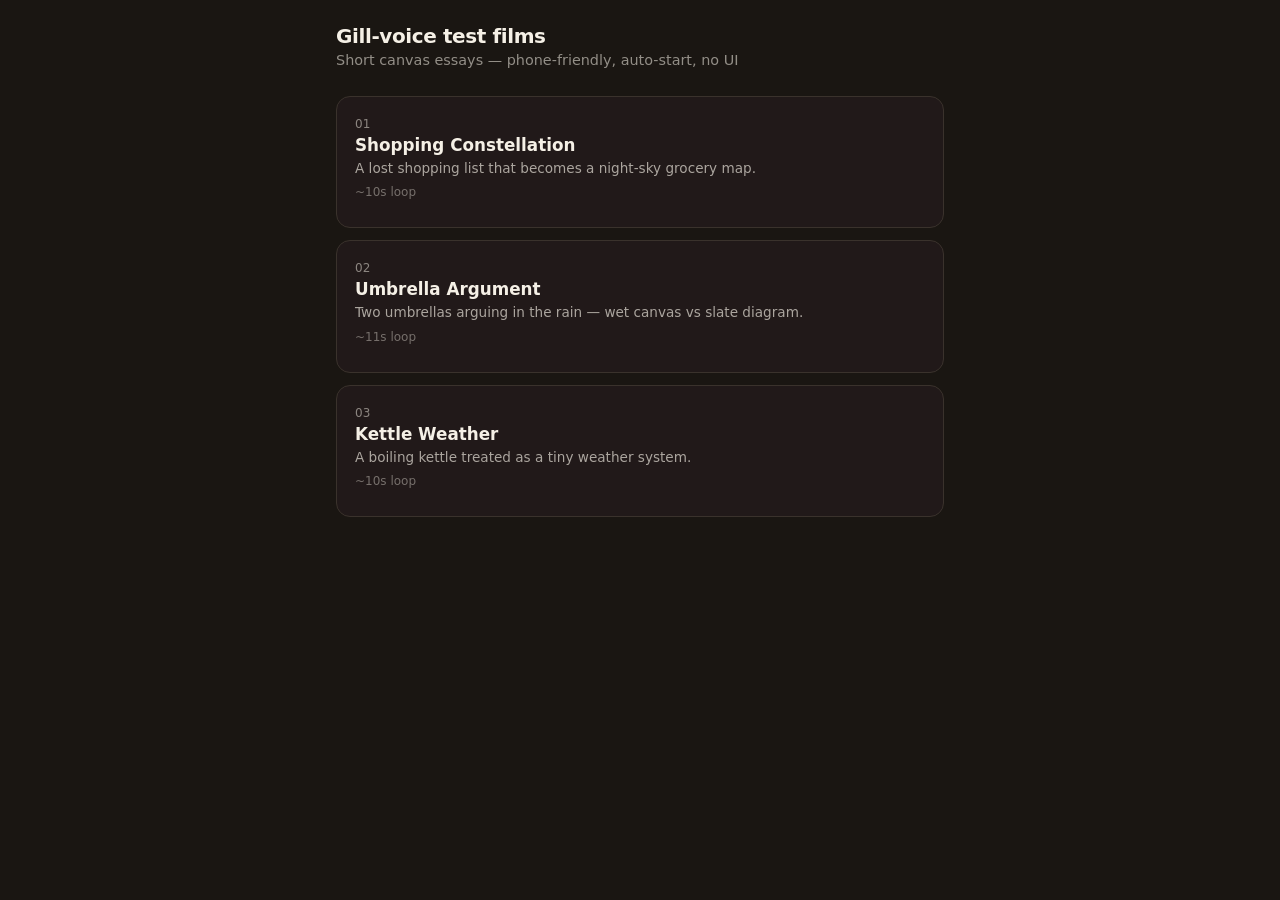
==== gill-tests/index.html @ c618d8e7 "Add Gill-voice random JS test shorts. Co-authored-by: johnbr0phy <johnbr0phy@users.noreply.github.co" ====
<!DOCTYPE html>
<html lang="en">
<head>
<meta charset="utf-8"/>
<meta name="viewport" content="width=device-width,initial-scale=1,viewport-fit=cover"/>
<title>opus-paint tests — Gill voice films</title>
<style>
  *{box-sizing:border-box}
  html,body{margin:0;padding:0;background:#1a1612;color:#F5F0E6;font-family:system-ui,-apple-system,sans-serif}
  main{max-width:640px;margin:0 auto;padding:24px 16px 48px}
  h1{font-size:1.25rem;font-weight:600;margin:0 0 4px;letter-spacing:-0.02em}
  p.sub{margin:0 0 28px;opacity:0.55;font-size:0.9rem}
  a.card{
    display:block;text-decoration:none;color:inherit;
    background:#211919;border:1px solid #3a322c;border-radius:14px;
    padding:16px 18px;margin-bottom:12px;
    transition:border-color .15s, background .15s;
  }
  a.card:active,a.card:hover{border-color:#E34F0C;background:#2a221c}
  .num{display:inline-block;font-size:0.75rem;opacity:0.5;margin-bottom:4px}
  .title{font-size:1.05rem;font-weight:600;margin:0 0 4px}
  .blurb{font-size:0.85rem;opacity:0.65;margin:0;line-height:1.35}
  .dur{font-size:0.75rem;opacity:0.4;margin-top:8px}
</style>
</head>
<body>
<main>
  <h1>Gill-voice test films</h1>
  <p class="sub">Short canvas essays — phone-friendly, auto-start, no UI</p>

  <a class="card" href="01-shopping-constellation.html">
    <span class="num">01</span>
    <p class="title">Shopping Constellation</p>
    <p class="blurb">A lost shopping list that becomes a night-sky grocery map.</p>
    <p class="dur">~10s loop</p>
  </a>

  <a class="card" href="02-umbrella-argument.html">
    <span class="num">02</span>
    <p class="title">Umbrella Argument</p>
    <p class="blurb">Two umbrellas arguing in the rain — wet canvas vs slate diagram.</p>
    <p class="dur">~11s loop</p>
  </a>

  <a class="card" href="03-kettle-weather.html">
    <span class="num">03</span>
    <p class="title">Kettle Weather</p>
    <p class="blurb">A boiling kettle treated as a tiny weather system.</p>
    <p class="dur">~10s loop</p>
  </a>
</main>
</body>
</html>
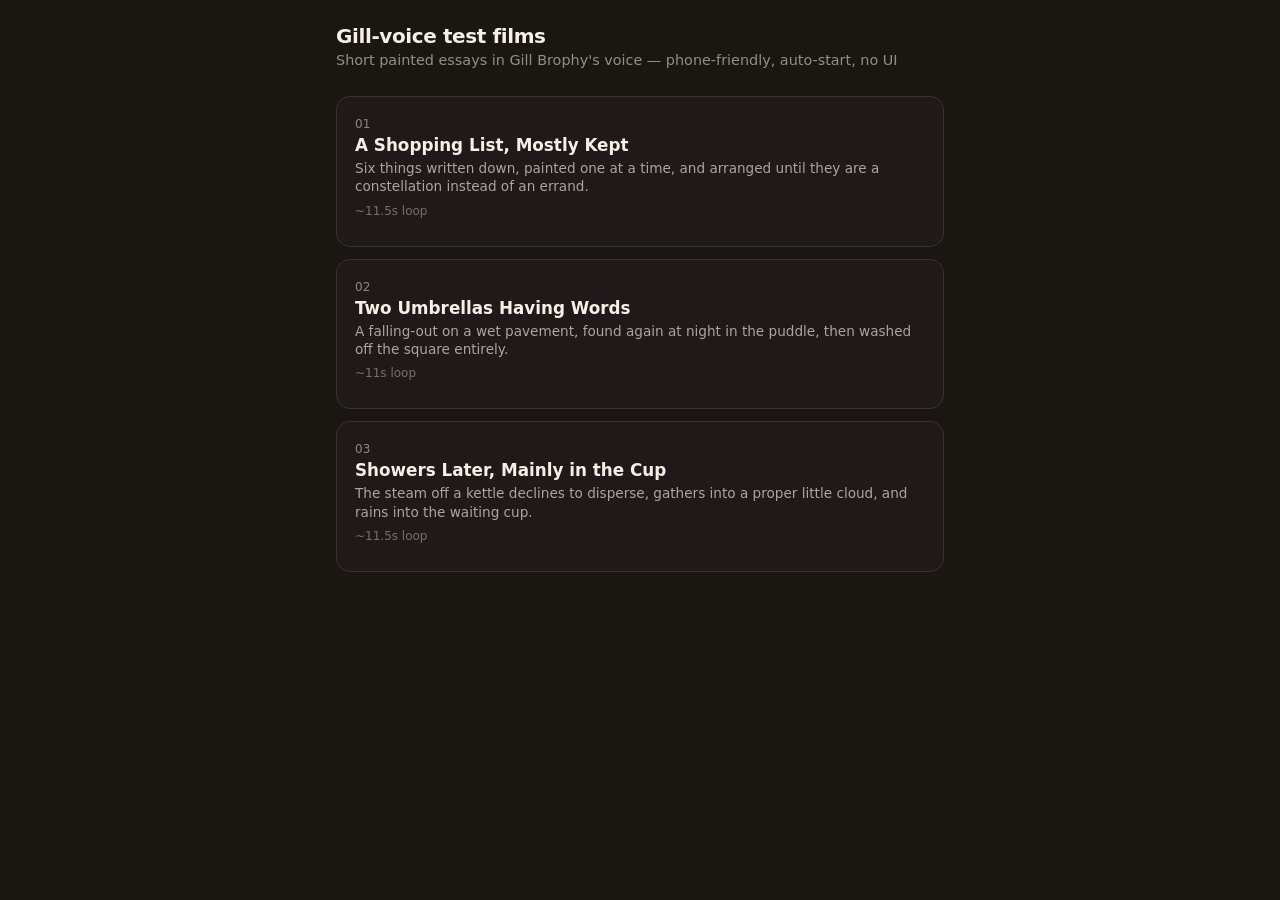
==== commit 80a19cfa: "Land film 03 kettle weather, refresh the index, write ADVERSARIAL.md Co-authored-by: johnbr0phy <joh" ====
--- a/gill-tests/index.html
+++ b/gill-tests/index.html
@@ -26,27 +26,30 @@
 <body>
 <main>
   <h1>Gill-voice test films</h1>
-  <p class="sub">Short canvas essays — phone-friendly, auto-start, no UI</p>
+  <p class="sub">Short painted essays in Gill Brophy's voice — phone-friendly, auto-start, no UI</p>
 
   <a class="card" href="01-shopping-constellation.html">
     <span class="num">01</span>
-    <p class="title">Shopping Constellation</p>
-    <p class="blurb">A lost shopping list that becomes a night-sky grocery map.</p>
-    <p class="dur">~10s loop</p>
+    <p class="title">A Shopping List, Mostly Kept</p>
+    <p class="blurb">Six things written down, painted one at a time, and arranged
+      until they are a constellation instead of an errand.</p>
+    <p class="dur">~11.5s loop</p>
   </a>
 
   <a class="card" href="02-umbrella-argument.html">
     <span class="num">02</span>
-    <p class="title">Umbrella Argument</p>
-    <p class="blurb">Two umbrellas arguing in the rain — wet canvas vs slate diagram.</p>
+    <p class="title">Two Umbrellas Having Words</p>
+    <p class="blurb">A falling-out on a wet pavement, found again at night in the
+      puddle, then washed off the square entirely.</p>
     <p class="dur">~11s loop</p>
   </a>
 
   <a class="card" href="03-kettle-weather.html">
     <span class="num">03</span>
-    <p class="title">Kettle Weather</p>
-    <p class="blurb">A boiling kettle treated as a tiny weather system.</p>
-    <p class="dur">~10s loop</p>
+    <p class="title">Showers Later, Mainly in the Cup</p>
+    <p class="blurb">The steam off a kettle declines to disperse, gathers into a
+      proper little cloud, and rains into the waiting cup.</p>
+    <p class="dur">~11.5s loop</p>
   </a>
 </main>
 </body>
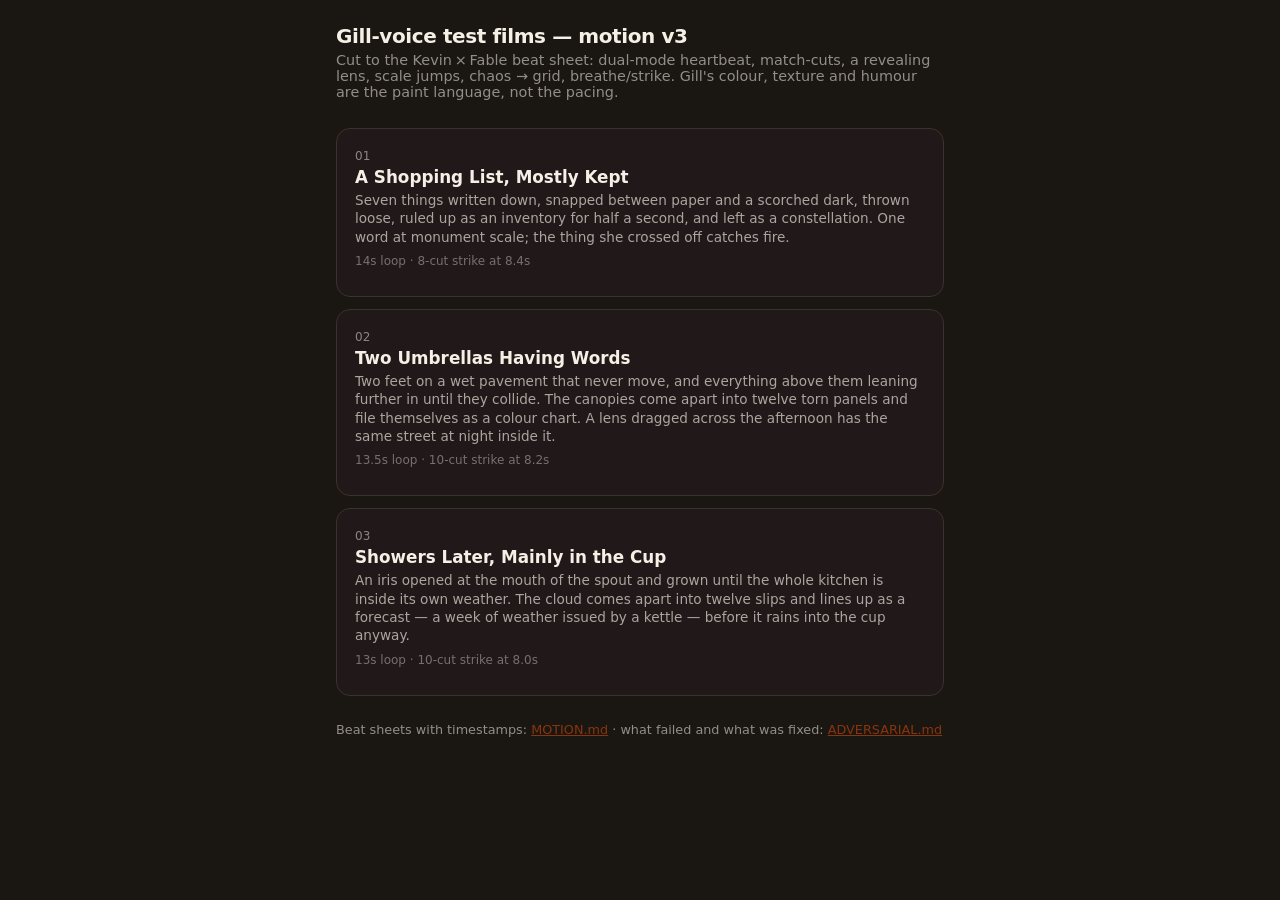
==== commit 4226e5fb: "Write the beat sheets down and point the index at motion v3 MOTION.md is a per-film timestamped beat" ====
--- a/gill-tests/index.html
+++ b/gill-tests/index.html
@@ -25,32 +25,44 @@
 </head>
 <body>
 <main>
-  <h1>Gill-voice test films</h1>
-  <p class="sub">Short painted essays in Gill Brophy's voice — phone-friendly, auto-start, no UI</p>
+  <h1>Gill-voice test films — motion v3</h1>
+  <p class="sub">Cut to the Kevin&thinsp;&times;&thinsp;Fable beat sheet: dual-mode heartbeat,
+    match-cuts, a revealing lens, scale jumps, chaos&nbsp;&rarr;&nbsp;grid, breathe/strike.
+    Gill's colour, texture and humour are the paint language, not the pacing.</p>
 
   <a class="card" href="01-shopping-constellation.html">
     <span class="num">01</span>
     <p class="title">A Shopping List, Mostly Kept</p>
-    <p class="blurb">Six things written down, painted one at a time, and arranged
-      until they are a constellation instead of an errand.</p>
-    <p class="dur">~11.5s loop</p>
+    <p class="blurb">Seven things written down, snapped between paper and a scorched
+      dark, thrown loose, ruled up as an inventory for half a second, and left as a
+      constellation. One word at monument scale; the thing she crossed off catches fire.</p>
+    <p class="dur">14s loop &middot; 8-cut strike at 8.4s</p>
   </a>
 
   <a class="card" href="02-umbrella-argument.html">
     <span class="num">02</span>
     <p class="title">Two Umbrellas Having Words</p>
-    <p class="blurb">A falling-out on a wet pavement, found again at night in the
-      puddle, then washed off the square entirely.</p>
-    <p class="dur">~11s loop</p>
+    <p class="blurb">Two feet on a wet pavement that never move, and everything above
+      them leaning further in until they collide. The canopies come apart into twelve
+      torn panels and file themselves as a colour chart. A lens dragged across the
+      afternoon has the same street at night inside it.</p>
+    <p class="dur">13.5s loop &middot; 10-cut strike at 8.2s</p>
   </a>
 
   <a class="card" href="03-kettle-weather.html">
     <span class="num">03</span>
     <p class="title">Showers Later, Mainly in the Cup</p>
-    <p class="blurb">The steam off a kettle declines to disperse, gathers into a
-      proper little cloud, and rains into the waiting cup.</p>
-    <p class="dur">~11.5s loop</p>
+    <p class="blurb">An iris opened at the mouth of the spout and grown until the whole
+      kitchen is inside its own weather. The cloud comes apart into twelve slips and
+      lines up as a forecast — a week of weather issued by a kettle — before it rains
+      into the cup anyway.</p>
+    <p class="dur">13s loop &middot; 10-cut strike at 8.0s</p>
   </a>
+  <p class="sub" style="margin:26px 0 0;font-size:0.8rem">
+    Beat sheets with timestamps: <a href="MOTION.md" style="color:#E34F0C">MOTION.md</a>
+    &middot; what failed and what was fixed:
+    <a href="ADVERSARIAL.md" style="color:#E34F0C">ADVERSARIAL.md</a>
+  </p>
 </main>
 </body>
 </html>
